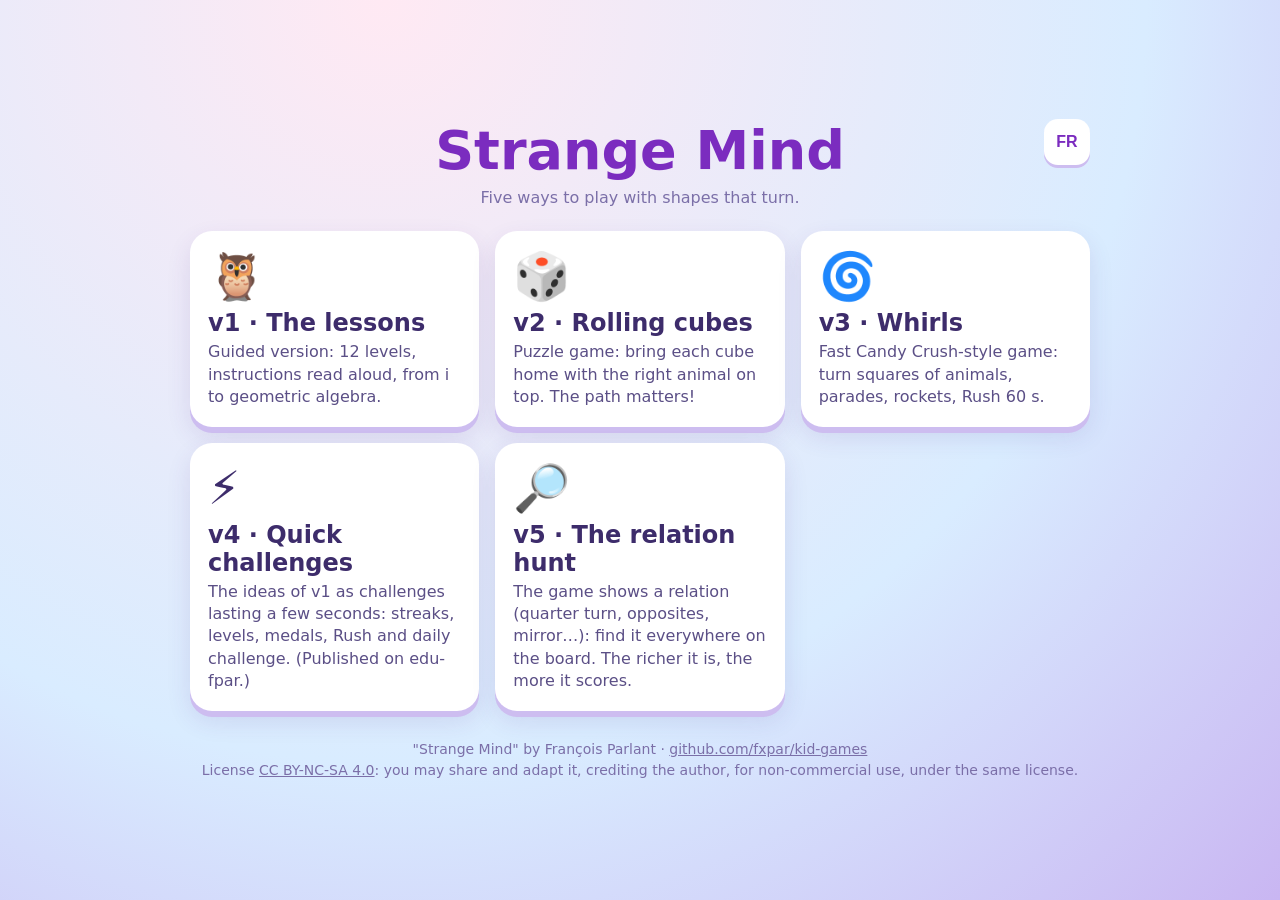
==== strange-mind/index.html @ 0ca23d9d "Kid games : prototypes de Strange Mind (v1, v2, v3, v5) Les versions prototypes de Strange Mind, ven" ====
<!doctype html>
<html lang="fr">
<head>
  <meta charset="utf-8">
  <meta name="viewport" content="width=device-width, initial-scale=1">
  <title>Strange Mind</title>
  <style>
    :root { color: #3d2c6b; font-family: "Baloo 2", "Comic Sans MS", "Trebuchet MS", system-ui, sans-serif; }
    body { margin: 0; min-height: 100vh; background: radial-gradient(circle at 30% 0%, #ffe9f3, #d9ecff 60%, #c9b6f2); display: grid; place-items: center; }
    main { width: min(900px, 100% - 32px); padding: 24px 0; position: relative; }
    h1 { text-align: center; font-size: clamp(32px, 7vw, 54px); margin: 0 0 6px; color: #7b2cbf; }
    p.sub { text-align: center; margin: 0 0 24px; color: #7b6fa8; }
    .cards { display: grid; gap: 16px; grid-template-columns: repeat(auto-fit, minmax(220px, 1fr)); }
    a.card { display: block; text-decoration: none; color: inherit; background: #fff; border-radius: 22px; padding: 18px; box-shadow: 0 6px 0 #cdbdf0, 0 10px 24px rgba(80,50,140,.12); transition: transform .15s; }
    a.card:hover { transform: translateY(-4px); }
    .card .big { font-size: 46px; }
    .card h2 { margin: 6px 0 4px; }
    .card p { margin: 0; line-height: 1.4; color: #5b4f86; }
    #lang { position: absolute; top: 24px; right: 0; width: 46px; height: 46px; border: none; border-radius: 14px; background: #fff; font-size: 16px; font-weight: 800; color: #7b2cbf; box-shadow: 0 3px 0 #cdbdf0; cursor: pointer; }
    footer { text-align: center; margin-top: 28px; font-size: 14px; color: #7b6fa8; line-height: 1.5; }
    footer a { color: inherit; }
  </style>
</head>
<body>
  <main>
    <button id="lang" title="English version">EN</button>
    <h1>Strange Mind</h1>
    <p class="sub" data-t="hub-sub">Cinq façons de jouer avec des formes qui tournent.</p>
    <div class="cards">
      <a class="card" href="v1/"><div class="big">🦉</div><h2 data-t="hub-v1-t">v1 · Les leçons</h2>
        <p data-t="hub-v1">Version guidée : 12 niveaux, des consignes lues à voix haute, de i à l'algèbre géométrique.</p></a>
      <a class="card" href="v2/"><div class="big">🎲</div><h2 data-t="hub-v2-t">v2 · Les cubes qui roulent</h2>
        <p data-t="hub-v2">Jeu de réflexion : amène chaque cube à sa maison avec le bon animal sur le dessus. Le chemin compte !</p></a>
      <a class="card" href="v3/"><div class="big">🌀</div><h2 data-t="hub-v3-t">v3 · Les tourbillons</h2>
        <p data-t="hub-v3">Jeu rapide à la Candy Crush : on fait tourner des carrés d'animaux, parades, fusées, Rush 60 s.</p></a>
      <a class="card" href="https://edu-fpar.github.io/strange-mind/v4/"><div class="big">⚡</div><h2 data-t="hub-v4-t">v4 · Les défis éclair</h2>
        <p data-t="hub-v4">Les notions de la v1 en défis de quelques secondes : séries, niveaux, médailles, Rush et défi du jour. (Version publiée sur edu-fpar.)</p></a>
      <a class="card" href="v5/"><div class="big">🔎</div><h2 data-t="hub-v5-t">v5 · La chasse aux relations</h2>
        <p data-t="hub-v5">Le jeu montre une relation (quart de tour, opposés, miroir…) : trouve-la partout sur le plateau. Plus elle est riche, plus elle rapporte.</p></a>
    </div>
    <footer data-t="hub-footer">« Strange Mind » par François Parlant ·
      <a href="https://github.com/fxpar/kid-games">github.com/fxpar/kid-games</a><br>
      Licence <a href="https://creativecommons.org/licenses/by-nc-sa/4.0/deed.fr">CC BY-NC-SA 4.0</a> :
      partage et adaptation autorisés, en citant l'auteur, sans usage commercial, sous la même licence.</footer>
  </main>
  <script type="module">
    import { setDictionary, translateDom, langToggle } from './v1/js/i18n.js';
    setDictionary({
      'hub-sub': 'Five ways to play with shapes that turn.',
      'hub-v1-t': 'v1 · The lessons',
      'hub-v1': 'Guided version: 12 levels, instructions read aloud, from i to geometric algebra.',
      'hub-v2-t': 'v2 · Rolling cubes',
      'hub-v2': 'Puzzle game: bring each cube home with the right animal on top. The path matters!',
      'hub-v3-t': 'v3 · Whirls',
      'hub-v3': 'Fast Candy Crush-style game: turn squares of animals, parades, rockets, Rush 60 s.',
      'hub-v4-t': 'v4 · Quick challenges',
      'hub-v4': 'The ideas of v1 as challenges lasting a few seconds: streaks, levels, medals, Rush and daily challenge. (Published on edu-fpar.)',
      'hub-v5-t': 'v5 · The relation hunt',
      'hub-v5': 'The game shows a relation (quarter turn, opposites, mirror…): find it everywhere on the board. The richer it is, the more it scores.',
      'hub-footer': '"Strange Mind" by François Parlant · <a href="https://github.com/fxpar/kid-games">github.com/fxpar/kid-games</a><br>License <a href="https://creativecommons.org/licenses/by-nc-sa/4.0/">CC BY-NC-SA 4.0</a>: you may share and adapt it, crediting the author, for non-commercial use, under the same license.',
    });
    translateDom();
    langToggle(document.getElementById('lang'));
  </script>
</body>
</html>
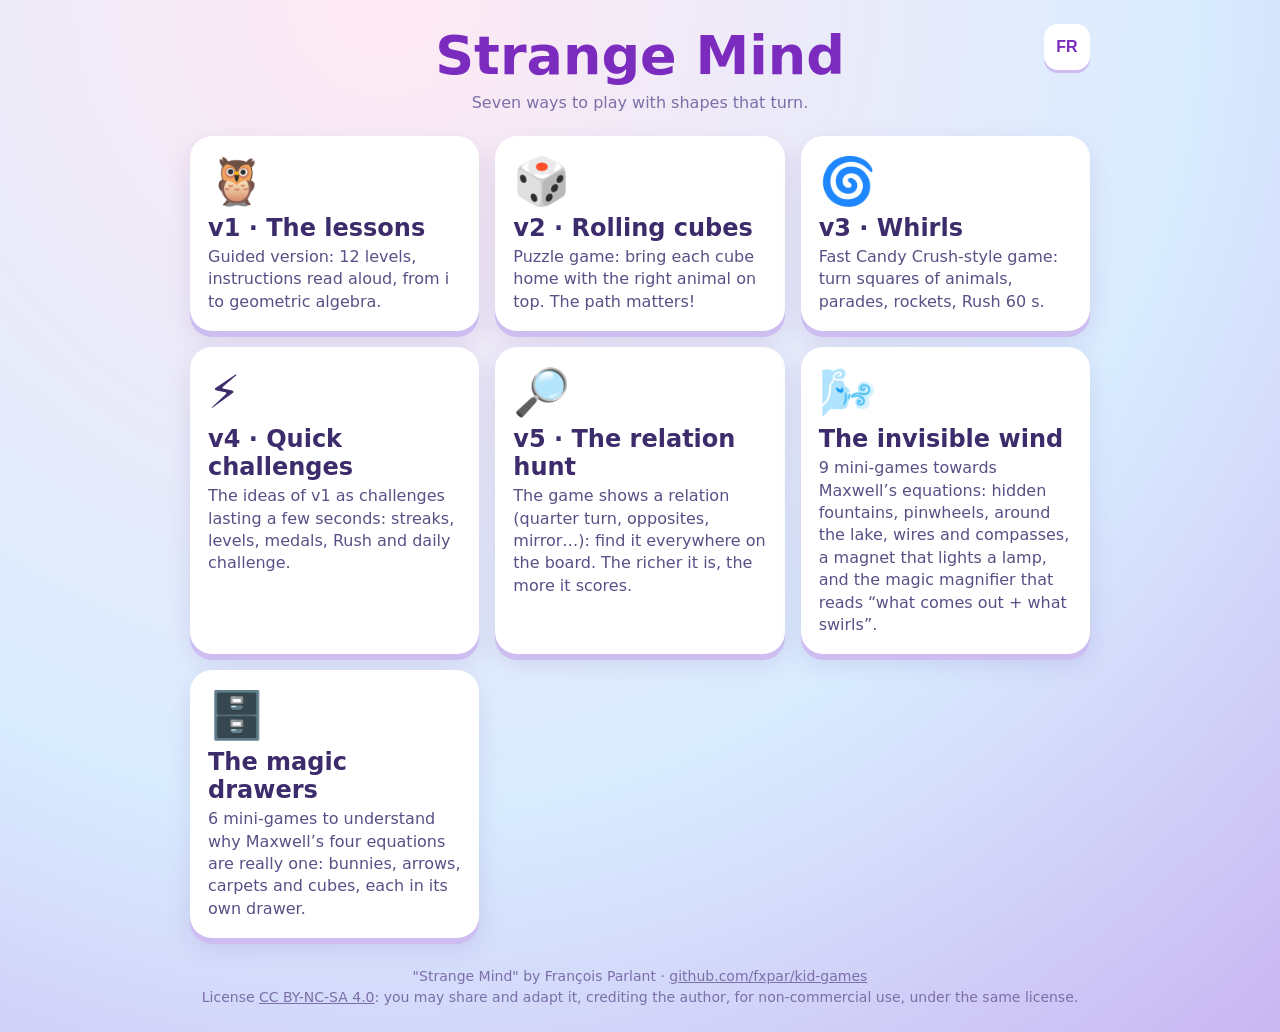
==== commit 28096237: "Strange Mind : défis éclair (v4), vent invisible (Maxwell) et tiroirs magiques vivent maintenant ici" ====
--- a/strange-mind/index.html
+++ b/strange-mind/index.html
@@ -25,7 +25,7 @@
   <main>
     <button id="lang" title="English version">EN</button>
     <h1>Strange Mind</h1>
-    <p class="sub" data-t="hub-sub">Cinq façons de jouer avec des formes qui tournent.</p>
+    <p class="sub" data-t="hub-sub">Sept façons de jouer avec des formes qui tournent.</p>
     <div class="cards">
       <a class="card" href="v1/"><div class="big">🦉</div><h2 data-t="hub-v1-t">v1 · Les leçons</h2>
         <p data-t="hub-v1">Version guidée : 12 niveaux, des consignes lues à voix haute, de i à l'algèbre géométrique.</p></a>
@@ -33,10 +33,14 @@
         <p data-t="hub-v2">Jeu de réflexion : amène chaque cube à sa maison avec le bon animal sur le dessus. Le chemin compte !</p></a>
       <a class="card" href="v3/"><div class="big">🌀</div><h2 data-t="hub-v3-t">v3 · Les tourbillons</h2>
         <p data-t="hub-v3">Jeu rapide à la Candy Crush : on fait tourner des carrés d'animaux, parades, fusées, Rush 60 s.</p></a>
-      <a class="card" href="https://edu-fpar.github.io/strange-mind/v4/"><div class="big">⚡</div><h2 data-t="hub-v4-t">v4 · Les défis éclair</h2>
-        <p data-t="hub-v4">Les notions de la v1 en défis de quelques secondes : séries, niveaux, médailles, Rush et défi du jour. (Version publiée sur edu-fpar.)</p></a>
+      <a class="card" href="v4/"><div class="big">⚡</div><h2 data-t="hub-v4-t">v4 · Les défis éclair</h2>
+        <p data-t="hub-v4">Les notions de la v1 en défis de quelques secondes : séries, niveaux, médailles, Rush et défi du jour.</p></a>
       <a class="card" href="v5/"><div class="big">🔎</div><h2 data-t="hub-v5-t">v5 · La chasse aux relations</h2>
         <p data-t="hub-v5">Le jeu montre une relation (quart de tour, opposés, miroir…) : trouve-la partout sur le plateau. Plus elle est riche, plus elle rapporte.</p></a>
+      <a class="card" href="maxwell/"><div class="big">🌬️</div><h2 data-t="hub-mx-t">Le vent invisible</h2>
+        <p data-t="hub-mx">9 mini-jeux vers les équations de Maxwell : fontaines cachées, moulinets, tour du lac, fils et boussoles, aimant qui allume une lampe, et la loupe magique qui lit « ce qui sort + ce qui tourne ».</p></a>
+      <a class="card" href="tiroirs/"><div class="big">🗄️</div><h2 data-t="hub-tr-t">Les tiroirs magiques</h2>
+        <p data-t="hub-tr">6 mini-jeux pour comprendre pourquoi les quatre équations de Maxwell n'en font qu'une : lapins, flèches, tapis et cubes rangés chacun dans son tiroir.</p></a>
     </div>
     <footer data-t="hub-footer">« Strange Mind » par François Parlant ·
       <a href="https://github.com/fxpar/kid-games">github.com/fxpar/kid-games</a><br>
@@ -46,7 +50,7 @@
   <script type="module">
     import { setDictionary, translateDom, langToggle } from './v1/js/i18n.js';
     setDictionary({
-      'hub-sub': 'Five ways to play with shapes that turn.',
+      'hub-sub': 'Seven ways to play with shapes that turn.',
       'hub-v1-t': 'v1 · The lessons',
       'hub-v1': 'Guided version: 12 levels, instructions read aloud, from i to geometric algebra.',
       'hub-v2-t': 'v2 · Rolling cubes',
@@ -54,9 +58,13 @@
       'hub-v3-t': 'v3 · Whirls',
       'hub-v3': 'Fast Candy Crush-style game: turn squares of animals, parades, rockets, Rush 60 s.',
       'hub-v4-t': 'v4 · Quick challenges',
-      'hub-v4': 'The ideas of v1 as challenges lasting a few seconds: streaks, levels, medals, Rush and daily challenge. (Published on edu-fpar.)',
+      'hub-v4': 'The ideas of v1 as challenges lasting a few seconds: streaks, levels, medals, Rush and daily challenge.',
       'hub-v5-t': 'v5 · The relation hunt',
       'hub-v5': 'The game shows a relation (quarter turn, opposites, mirror…): find it everywhere on the board. The richer it is, the more it scores.',
+      'hub-mx-t': 'The invisible wind',
+      'hub-mx': '9 mini-games towards Maxwell’s equations: hidden fountains, pinwheels, around the lake, wires and compasses, a magnet that lights a lamp, and the magic magnifier that reads “what comes out + what swirls”.',
+      'hub-tr-t': 'The magic drawers',
+      'hub-tr': '6 mini-games to understand why Maxwell’s four equations are really one: bunnies, arrows, carpets and cubes, each in its own drawer.',
       'hub-footer': '"Strange Mind" by François Parlant · <a href="https://github.com/fxpar/kid-games">github.com/fxpar/kid-games</a><br>License <a href="https://creativecommons.org/licenses/by-nc-sa/4.0/">CC BY-NC-SA 4.0</a>: you may share and adapt it, crediting the author, for non-commercial use, under the same license.',
     });
     translateDom();
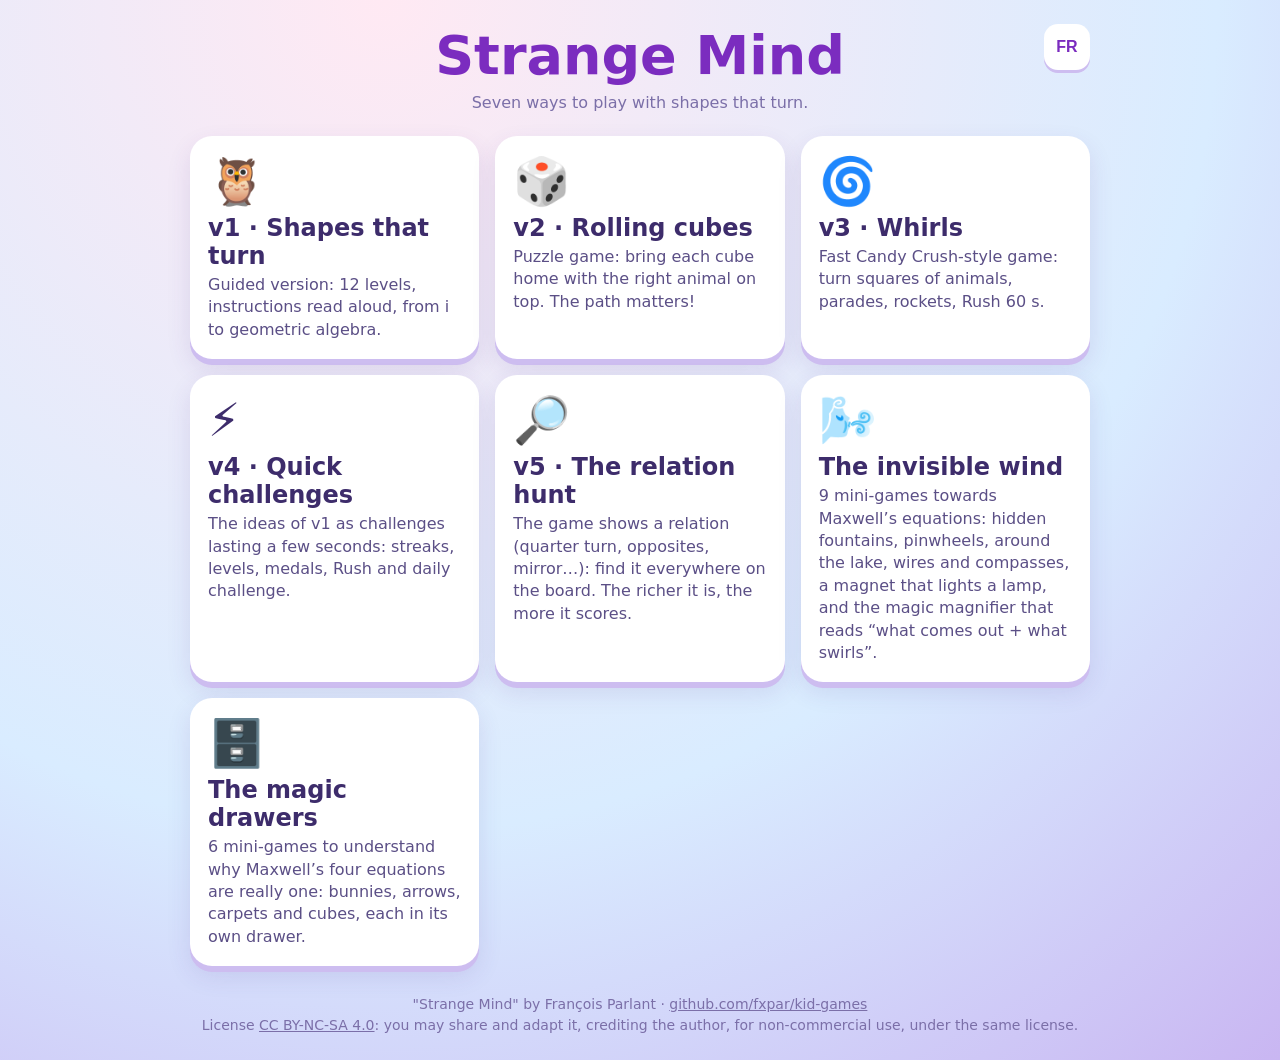
==== commit b773738a: "Strange Mind : « Les leçons » deviennent « Les formes qui tournent » (ce sont des jeux) Co-Authored-" ====
--- a/strange-mind/index.html
+++ b/strange-mind/index.html
@@ -27,7 +27,7 @@
     <h1>Strange Mind</h1>
     <p class="sub" data-t="hub-sub">Sept façons de jouer avec des formes qui tournent.</p>
     <div class="cards">
-      <a class="card" href="v1/"><div class="big">🦉</div><h2 data-t="hub-v1-t">v1 · Les leçons</h2>
+      <a class="card" href="v1/"><div class="big">🦉</div><h2 data-t="hub-v1-t">v1 · Les formes qui tournent</h2>
         <p data-t="hub-v1">Version guidée : 12 niveaux, des consignes lues à voix haute, de i à l'algèbre géométrique.</p></a>
       <a class="card" href="v2/"><div class="big">🎲</div><h2 data-t="hub-v2-t">v2 · Les cubes qui roulent</h2>
         <p data-t="hub-v2">Jeu de réflexion : amène chaque cube à sa maison avec le bon animal sur le dessus. Le chemin compte !</p></a>
@@ -51,7 +51,7 @@
     import { setDictionary, translateDom, langToggle } from './v1/js/i18n.js';
     setDictionary({
       'hub-sub': 'Seven ways to play with shapes that turn.',
-      'hub-v1-t': 'v1 · The lessons',
+      'hub-v1-t': 'v1 · Shapes that turn',
       'hub-v1': 'Guided version: 12 levels, instructions read aloud, from i to geometric algebra.',
       'hub-v2-t': 'v2 · Rolling cubes',
       'hub-v2': 'Puzzle game: bring each cube home with the right animal on top. The path matters!',
